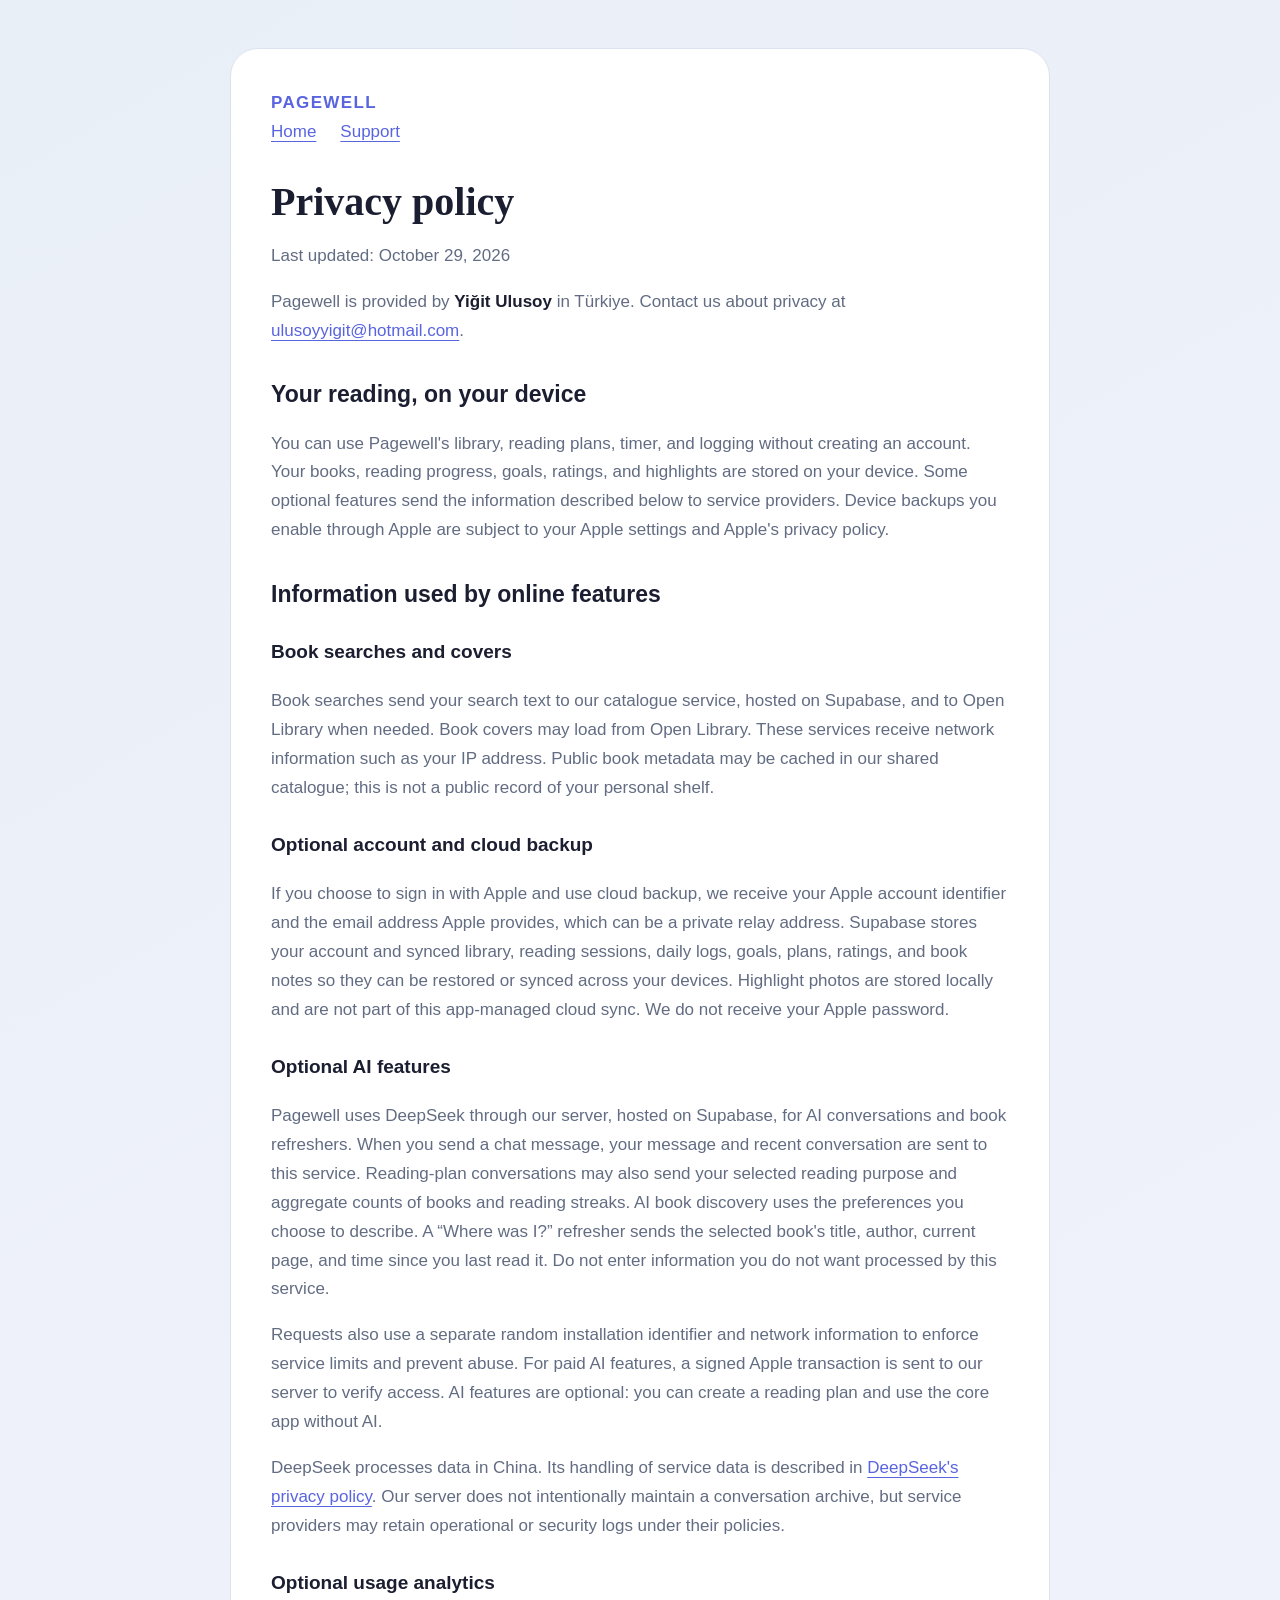
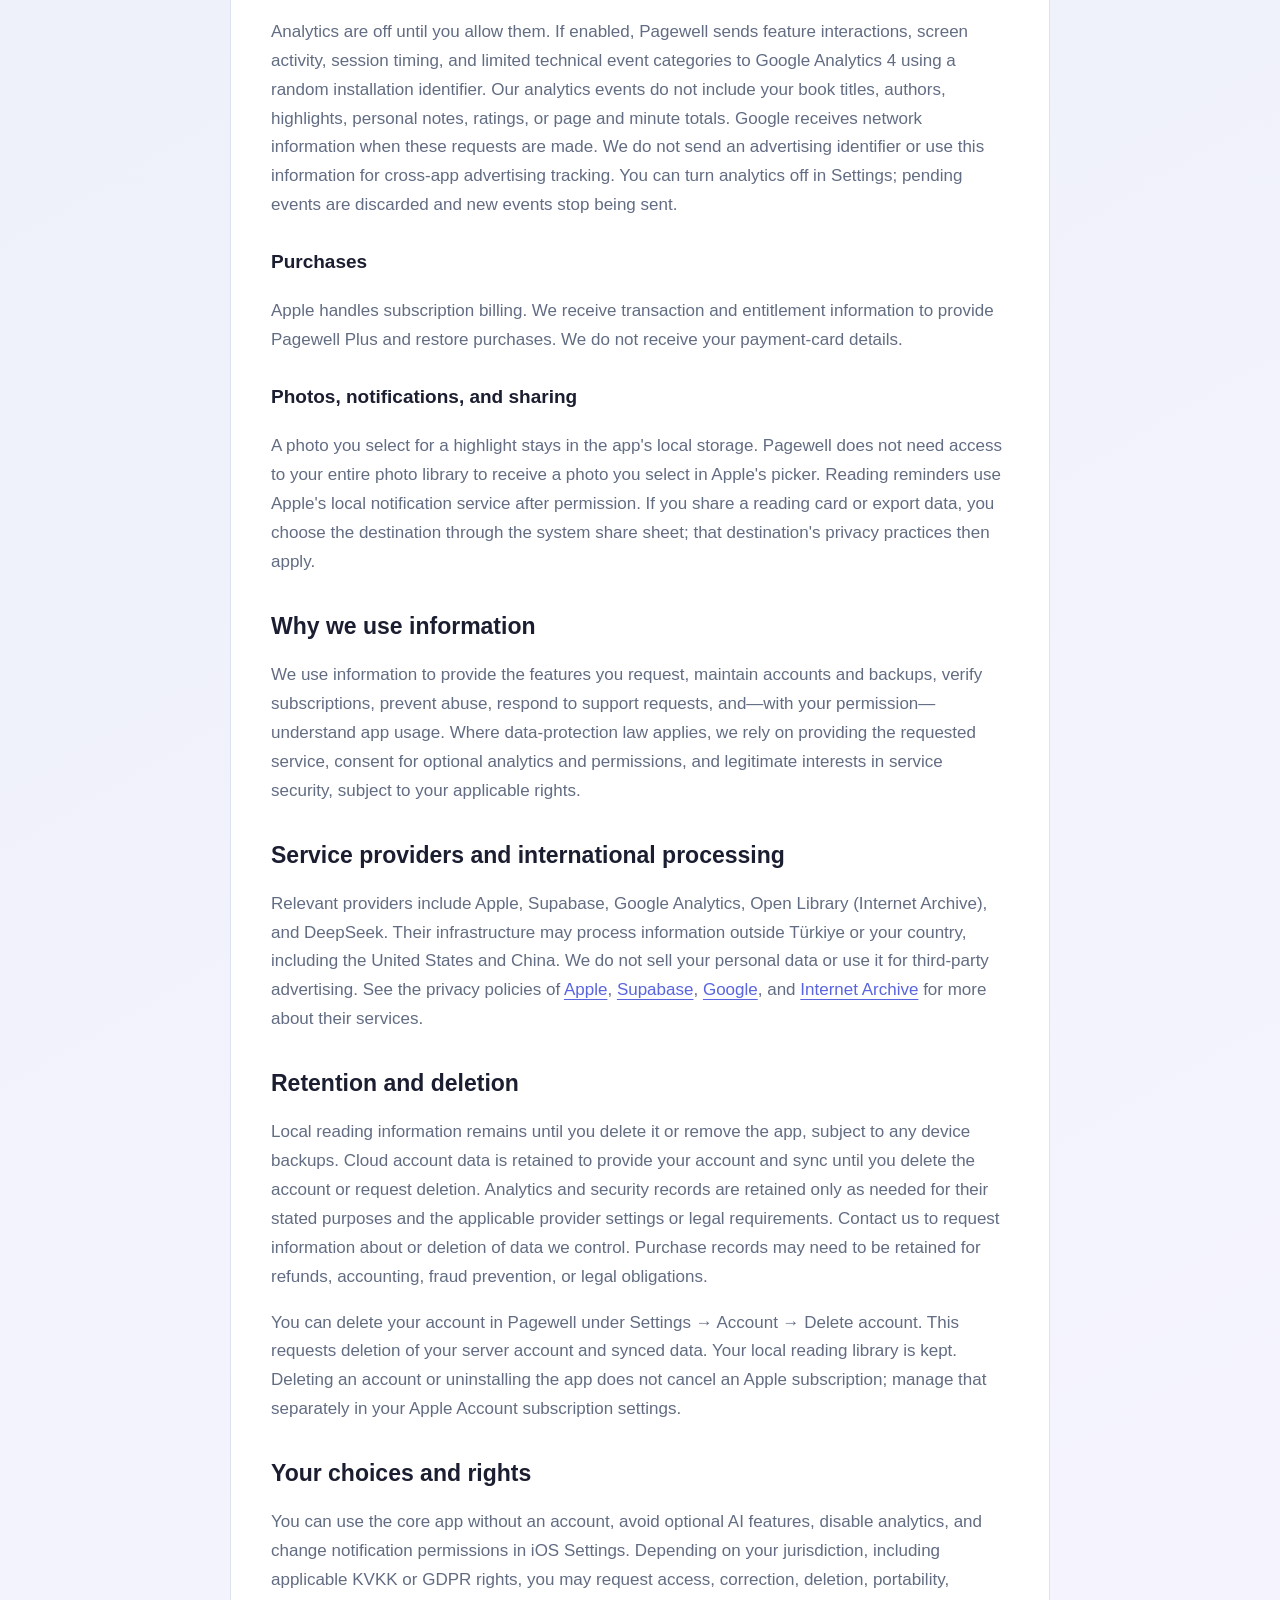
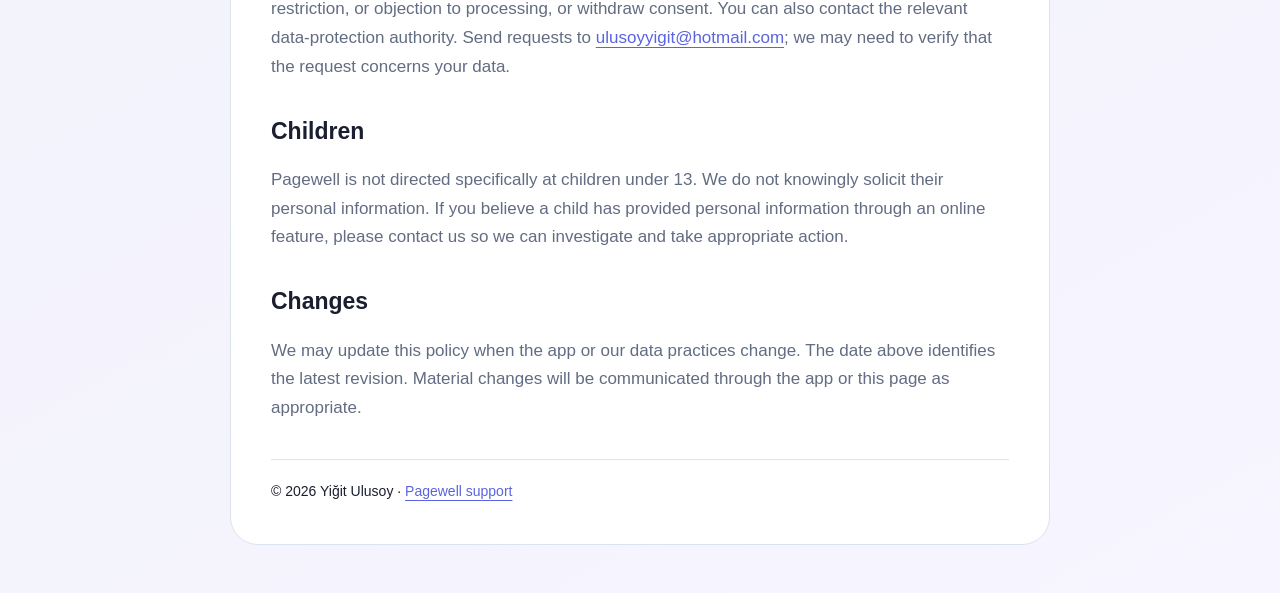
==== privacy/index.html @ 60bbad69 "Publish Pagewell privacy policy and support pages" ====
<!doctype html>
<html lang="en"><head><meta charset="utf-8"><meta name="viewport" content="width=device-width,initial-scale=1"><title>Pagewell Privacy Policy</title><meta name="description" content="How Pagewell handles reading data, optional cloud sync, analytics, purchases, and AI features."><link rel="stylesheet" href="../styles.css"></head>
<body><main><div class="brand">PAGEWELL</div><nav><a href="../">Home</a><a href="../support/">Support</a></nav>
<h1>Privacy policy</h1><p>Last updated: October 29, 2026</p>
<p>Pagewell is provided by <strong>Yiğit Ulusoy</strong> in Türkiye. Contact us about privacy at <a href="mailto:ulusoyyigit@hotmail.com">ulusoyyigit@hotmail.com</a>.</p>
<h2>Your reading, on your device</h2><p>You can use Pagewell's library, reading plans, timer, and logging without creating an account. Your books, reading progress, goals, ratings, and highlights are stored on your device. Some optional features send the information described below to service providers. Device backups you enable through Apple are subject to your Apple settings and Apple's privacy policy.</p>
<h2>Information used by online features</h2>
<h3>Book searches and covers</h3><p>Book searches send your search text to our catalogue service, hosted on Supabase, and to Open Library when needed. Book covers may load from Open Library. These services receive network information such as your IP address. Public book metadata may be cached in our shared catalogue; this is not a public record of your personal shelf.</p>
<h3>Optional account and cloud backup</h3><p>If you choose to sign in with Apple and use cloud backup, we receive your Apple account identifier and the email address Apple provides, which can be a private relay address. Supabase stores your account and synced library, reading sessions, daily logs, goals, plans, ratings, and book notes so they can be restored or synced across your devices. Highlight photos are stored locally and are not part of this app-managed cloud sync. We do not receive your Apple password.</p>
<h3>Optional AI features</h3><p>Pagewell uses DeepSeek through our server, hosted on Supabase, for AI conversations and book refreshers. When you send a chat message, your message and recent conversation are sent to this service. Reading-plan conversations may also send your selected reading purpose and aggregate counts of books and reading streaks. AI book discovery uses the preferences you choose to describe. A “Where was I?” refresher sends the selected book's title, author, current page, and time since you last read it. Do not enter information you do not want processed by this service.</p><p>Requests also use a separate random installation identifier and network information to enforce service limits and prevent abuse. For paid AI features, a signed Apple transaction is sent to our server to verify access. AI features are optional: you can create a reading plan and use the core app without AI.</p><p>DeepSeek processes data in China. Its handling of service data is described in <a href="https://cdn.deepseek.com/policies/en-US/deepseek-privacy-policy.html">DeepSeek's privacy policy</a>. Our server does not intentionally maintain a conversation archive, but service providers may retain operational or security logs under their policies.</p>
<h3>Optional usage analytics</h3><p>Analytics are off until you allow them. If enabled, Pagewell sends feature interactions, screen activity, session timing, and limited technical event categories to Google Analytics 4 using a random installation identifier. Our analytics events do not include your book titles, authors, highlights, personal notes, ratings, or page and minute totals. Google receives network information when these requests are made. We do not send an advertising identifier or use this information for cross-app advertising tracking. You can turn analytics off in Settings; pending events are discarded and new events stop being sent.</p>
<h3>Purchases</h3><p>Apple handles subscription billing. We receive transaction and entitlement information to provide Pagewell Plus and restore purchases. We do not receive your payment-card details.</p>
<h3>Photos, notifications, and sharing</h3><p>A photo you select for a highlight stays in the app's local storage. Pagewell does not need access to your entire photo library to receive a photo you select in Apple's picker. Reading reminders use Apple's local notification service after permission. If you share a reading card or export data, you choose the destination through the system share sheet; that destination's privacy practices then apply.</p>
<h2>Why we use information</h2><p>We use information to provide the features you request, maintain accounts and backups, verify subscriptions, prevent abuse, respond to support requests, and—with your permission—understand app usage. Where data-protection law applies, we rely on providing the requested service, consent for optional analytics and permissions, and legitimate interests in service security, subject to your applicable rights.</p>
<h2>Service providers and international processing</h2><p>Relevant providers include Apple, Supabase, Google Analytics, Open Library (Internet Archive), and DeepSeek. Their infrastructure may process information outside Türkiye or your country, including the United States and China. We do not sell your personal data or use it for third-party advertising. See the privacy policies of <a href="https://www.apple.com/legal/privacy/">Apple</a>, <a href="https://supabase.com/privacy">Supabase</a>, <a href="https://policies.google.com/privacy">Google</a>, and <a href="https://archive.org/about/terms.php">Internet Archive</a> for more about their services.</p>
<h2>Retention and deletion</h2><p>Local reading information remains until you delete it or remove the app, subject to any device backups. Cloud account data is retained to provide your account and sync until you delete the account or request deletion. Analytics and security records are retained only as needed for their stated purposes and the applicable provider settings or legal requirements. Contact us to request information about or deletion of data we control. Purchase records may need to be retained for refunds, accounting, fraud prevention, or legal obligations.</p><p>You can delete your account in Pagewell under Settings → Account → Delete account. This requests deletion of your server account and synced data. Your local reading library is kept. Deleting an account or uninstalling the app does not cancel an Apple subscription; manage that separately in your Apple Account subscription settings.</p>
<h2>Your choices and rights</h2><p>You can use the core app without an account, avoid optional AI features, disable analytics, and change notification permissions in iOS Settings. Depending on your jurisdiction, including applicable KVKK or GDPR rights, you may request access, correction, deletion, portability, restriction, or objection to processing, or withdraw consent. You can also contact the relevant data-protection authority. Send requests to <a href="mailto:ulusoyyigit@hotmail.com">ulusoyyigit@hotmail.com</a>; we may need to verify that the request concerns your data.</p>
<h2>Children</h2><p>Pagewell is not directed specifically at children under 13. We do not knowingly solicit their personal information. If you believe a child has provided personal information through an online feature, please contact us so we can investigate and take appropriate action.</p>
<h2>Changes</h2><p>We may update this policy when the app or our data practices change. The date above identifies the latest revision. Material changes will be communicated through the app or this page as appropriate.</p>
<footer>© 2026 Yiğit Ulusoy · <a href="../support/">Pagewell support</a></footer></main></body></html>
---- styles.css ----
:root{color-scheme:light;--ink:#1b1e30;--muted:#626c82;--accent:#5964df;--paper:#fff;--line:#dce2ef}
*{box-sizing:border-box}body{margin:0;background:linear-gradient(150deg,#e9eff7,#f7f5ff);color:var(--ink);font:17px/1.7 -apple-system,BlinkMacSystemFont,"Segoe UI",sans-serif}main{max-width:820px;margin:48px auto;padding:40px;background:var(--paper);border:1px solid var(--line);border-radius:28px}nav{display:flex;gap:24px;flex-wrap:wrap}a{color:var(--accent);text-underline-offset:4px}h1{font-family:Georgia,serif;font-size:40px;line-height:1.15;margin:32px 0 16px}h2{font-size:23px;line-height:1.35;margin-top:34px}h3{font-size:19px;margin-top:26px}p,li{color:var(--muted)}strong{color:var(--ink)}footer{border-top:1px solid var(--line);margin-top:36px;padding-top:20px;font-size:14px}.brand{font-weight:700;letter-spacing:.08em;color:var(--accent)}@media(max-width:600px){main{margin:16px;padding:24px;border-radius:20px}h1{font-size:32px}}
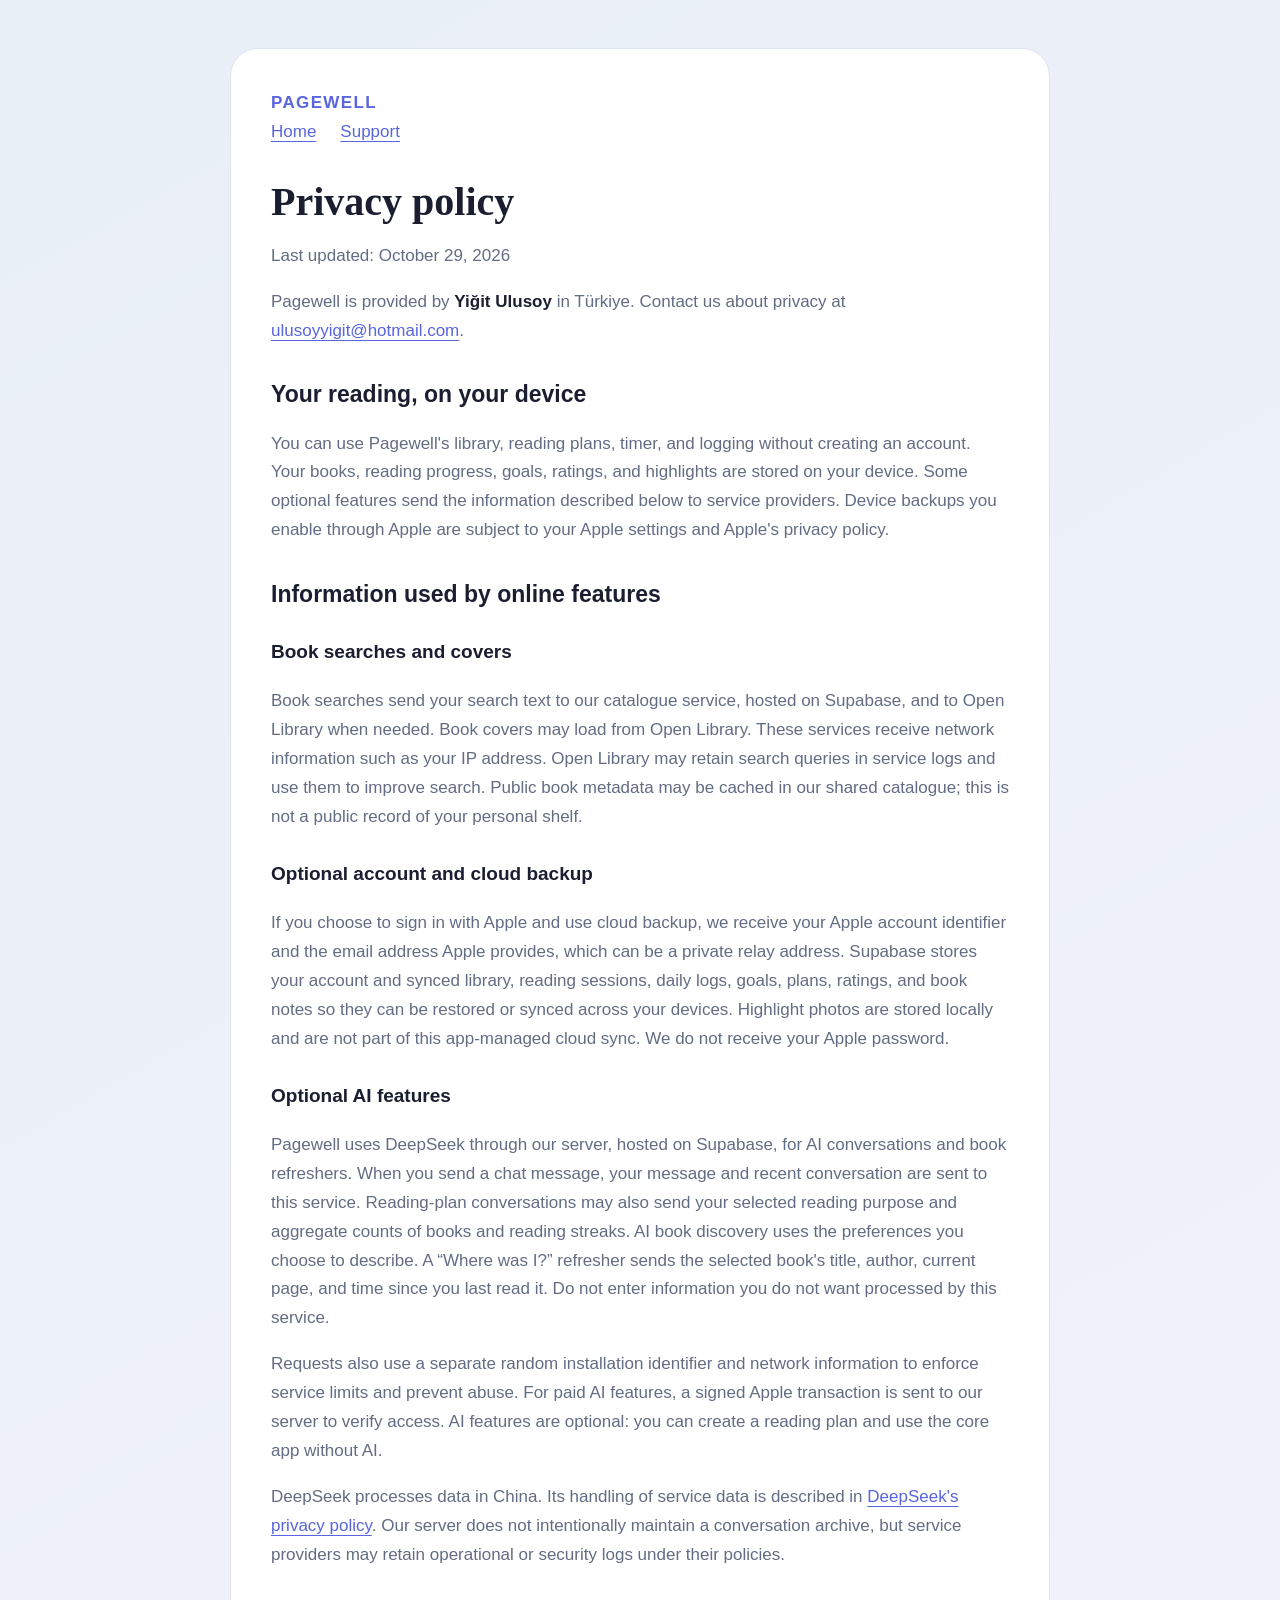
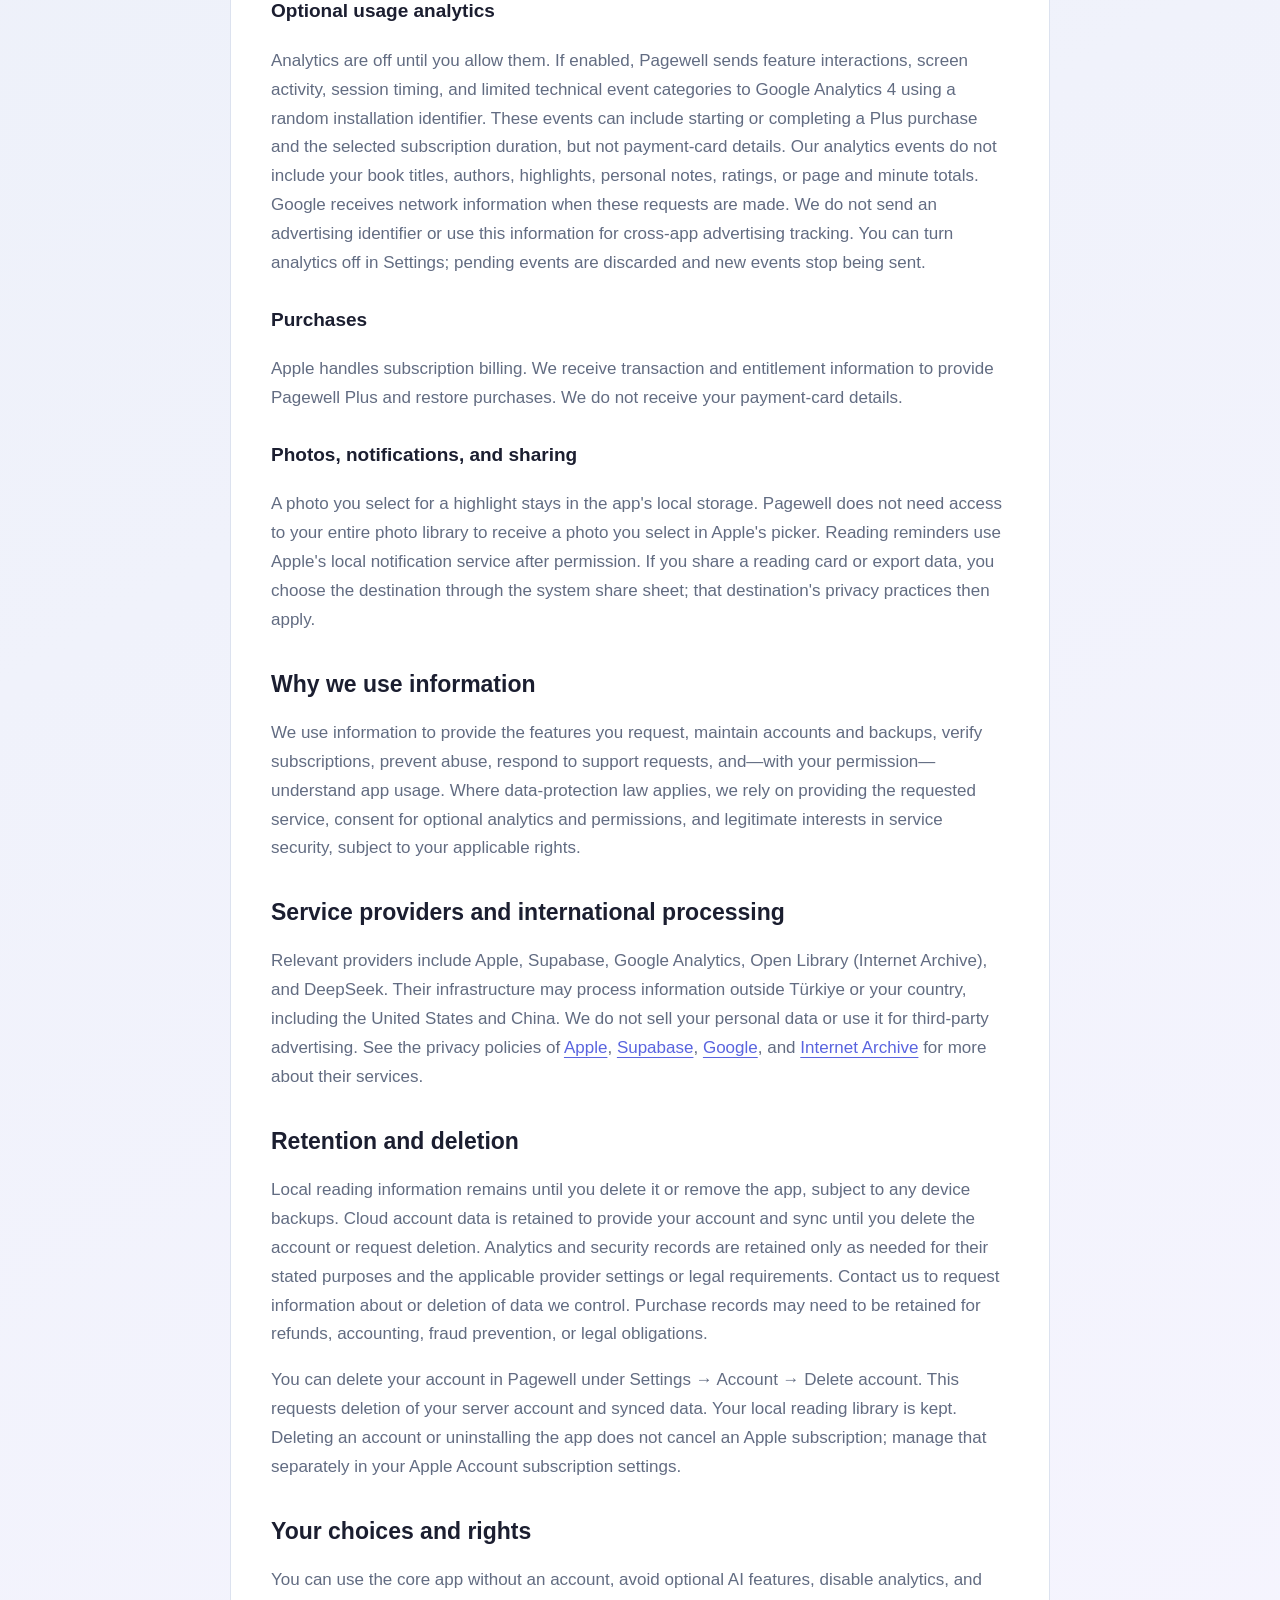
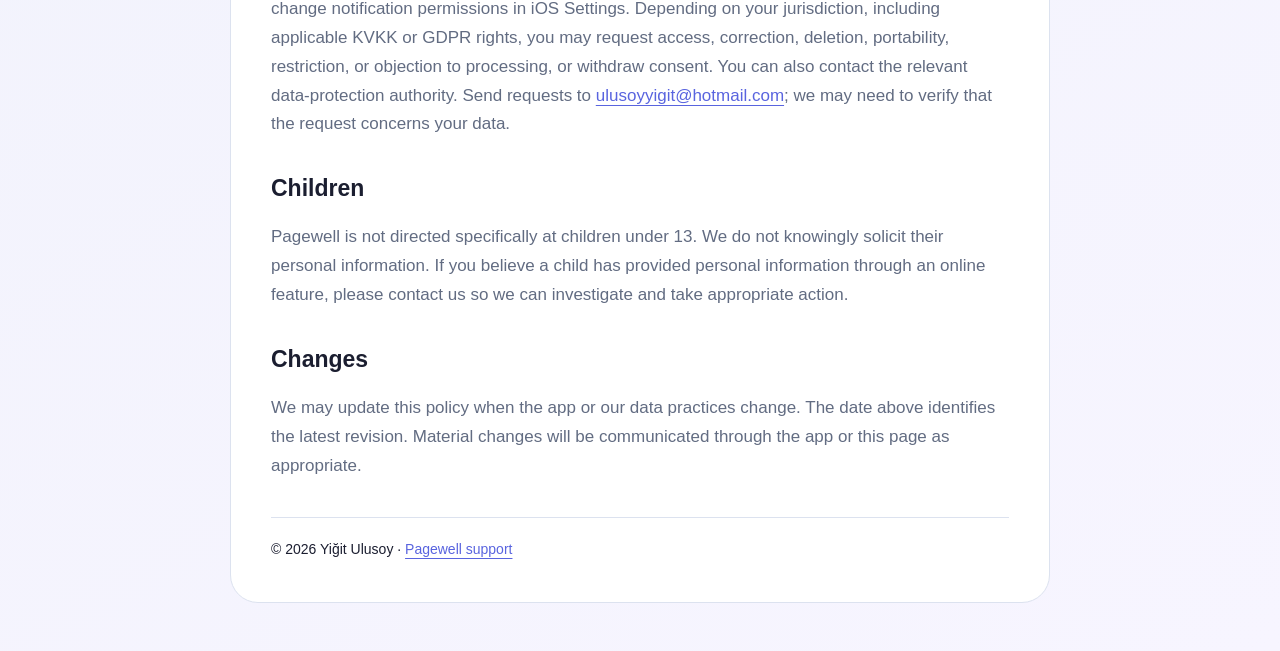
==== commit 65095fde: "Clarify optional purchase analytics and partner search logs" ====
--- a/privacy/index.html
+++ b/privacy/index.html
@@ -5,10 +5,10 @@
 <p>Pagewell is provided by <strong>Yiğit Ulusoy</strong> in Türkiye. Contact us about privacy at <a href="mailto:ulusoyyigit@hotmail.com">ulusoyyigit@hotmail.com</a>.</p>
 <h2>Your reading, on your device</h2><p>You can use Pagewell's library, reading plans, timer, and logging without creating an account. Your books, reading progress, goals, ratings, and highlights are stored on your device. Some optional features send the information described below to service providers. Device backups you enable through Apple are subject to your Apple settings and Apple's privacy policy.</p>
 <h2>Information used by online features</h2>
-<h3>Book searches and covers</h3><p>Book searches send your search text to our catalogue service, hosted on Supabase, and to Open Library when needed. Book covers may load from Open Library. These services receive network information such as your IP address. Public book metadata may be cached in our shared catalogue; this is not a public record of your personal shelf.</p>
+<h3>Book searches and covers</h3><p>Book searches send your search text to our catalogue service, hosted on Supabase, and to Open Library when needed. Book covers may load from Open Library. These services receive network information such as your IP address. Open Library may retain search queries in service logs and use them to improve search. Public book metadata may be cached in our shared catalogue; this is not a public record of your personal shelf.</p>
 <h3>Optional account and cloud backup</h3><p>If you choose to sign in with Apple and use cloud backup, we receive your Apple account identifier and the email address Apple provides, which can be a private relay address. Supabase stores your account and synced library, reading sessions, daily logs, goals, plans, ratings, and book notes so they can be restored or synced across your devices. Highlight photos are stored locally and are not part of this app-managed cloud sync. We do not receive your Apple password.</p>
 <h3>Optional AI features</h3><p>Pagewell uses DeepSeek through our server, hosted on Supabase, for AI conversations and book refreshers. When you send a chat message, your message and recent conversation are sent to this service. Reading-plan conversations may also send your selected reading purpose and aggregate counts of books and reading streaks. AI book discovery uses the preferences you choose to describe. A “Where was I?” refresher sends the selected book's title, author, current page, and time since you last read it. Do not enter information you do not want processed by this service.</p><p>Requests also use a separate random installation identifier and network information to enforce service limits and prevent abuse. For paid AI features, a signed Apple transaction is sent to our server to verify access. AI features are optional: you can create a reading plan and use the core app without AI.</p><p>DeepSeek processes data in China. Its handling of service data is described in <a href="https://cdn.deepseek.com/policies/en-US/deepseek-privacy-policy.html">DeepSeek's privacy policy</a>. Our server does not intentionally maintain a conversation archive, but service providers may retain operational or security logs under their policies.</p>
-<h3>Optional usage analytics</h3><p>Analytics are off until you allow them. If enabled, Pagewell sends feature interactions, screen activity, session timing, and limited technical event categories to Google Analytics 4 using a random installation identifier. Our analytics events do not include your book titles, authors, highlights, personal notes, ratings, or page and minute totals. Google receives network information when these requests are made. We do not send an advertising identifier or use this information for cross-app advertising tracking. You can turn analytics off in Settings; pending events are discarded and new events stop being sent.</p>
+<h3>Optional usage analytics</h3><p>Analytics are off until you allow them. If enabled, Pagewell sends feature interactions, screen activity, session timing, and limited technical event categories to Google Analytics 4 using a random installation identifier. These events can include starting or completing a Plus purchase and the selected subscription duration, but not payment-card details. Our analytics events do not include your book titles, authors, highlights, personal notes, ratings, or page and minute totals. Google receives network information when these requests are made. We do not send an advertising identifier or use this information for cross-app advertising tracking. You can turn analytics off in Settings; pending events are discarded and new events stop being sent.</p>
 <h3>Purchases</h3><p>Apple handles subscription billing. We receive transaction and entitlement information to provide Pagewell Plus and restore purchases. We do not receive your payment-card details.</p>
 <h3>Photos, notifications, and sharing</h3><p>A photo you select for a highlight stays in the app's local storage. Pagewell does not need access to your entire photo library to receive a photo you select in Apple's picker. Reading reminders use Apple's local notification service after permission. If you share a reading card or export data, you choose the destination through the system share sheet; that destination's privacy practices then apply.</p>
 <h2>Why we use information</h2><p>We use information to provide the features you request, maintain accounts and backups, verify subscriptions, prevent abuse, respond to support requests, and—with your permission—understand app usage. Where data-protection law applies, we rely on providing the requested service, consent for optional analytics and permissions, and legitimate interests in service security, subject to your applicable rights.</p>
